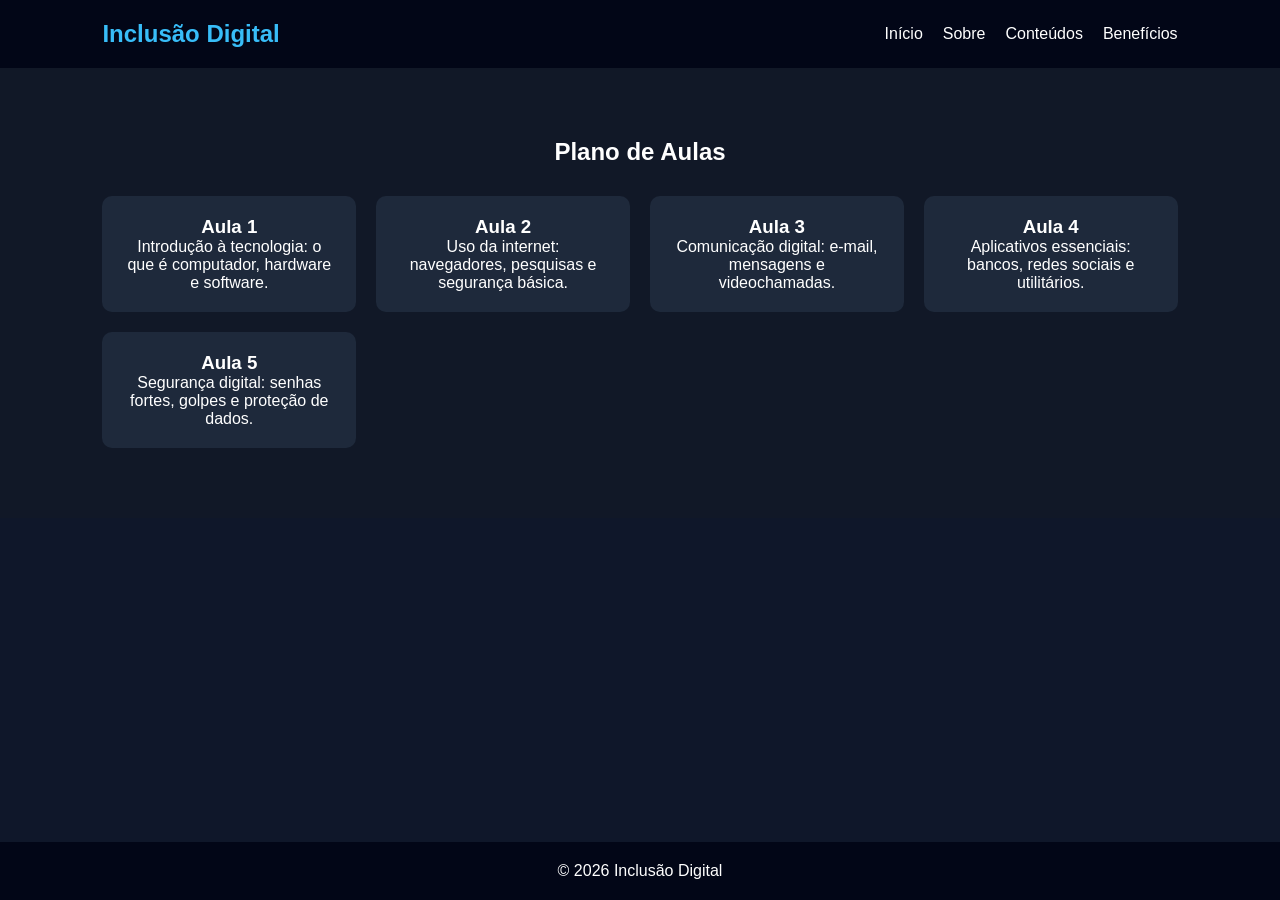
==== aulas.html @ a7309641 "esquleto do projeto" ====
<!DOCTYPE html>
<html lang="pt-BR">
<head>
<meta charset="UTF-8">
<title>Aulas</title>
<link rel="stylesheet" href="style.css">
</head>

<body>

<nav>
  <h2 class="logo">Inclusão Digital</h2>

  <ul>
    <li><a href="index.html">Início</a></li>
    <li><a href="sobre.html">Sobre</a></li>
    <li><a href="conteudos.html">Conteúdos</a></li>
    <li><a href="beneficios.html">Benefícios</a></li>
  </ul>
</nav>

<section class="secao escura">

<h2>Plano de Aulas</h2>

<div class="cards">

<div class="card">
<h3>Aula 1</h3>
<p>Introdução à tecnologia: o que é computador, hardware e software.</p>
</div>

<div class="card">
<h3>Aula 2</h3>
<p>Uso da internet: navegadores, pesquisas e segurança básica.</p>
</div>

<div class="card">
<h3>Aula 3</h3>
<p>Comunicação digital: e-mail, mensagens e videochamadas.</p>
</div>

<div class="card">
<h3>Aula 4</h3>
<p>Aplicativos essenciais: bancos, redes sociais e utilitários.</p>
</div>

<div class="card">
<h3>Aula 5</h3>
<p>Segurança digital: senhas fortes, golpes e proteção de dados.</p>
</div>

</div>

</section>

<footer>
  <p>© 2026 Inclusão Digital</p>
</footer>

</body>
</html>
---- style.css ----
*{
  margin:0;
  padding:0;
  box-sizing:border-box;
  font-family:Arial, sans-serif;
}

html, body{
  height:100%;
}

body{
  background:#0f172a;
  color:white;

  display:flex;
  flex-direction:column;
  min-height:100vh;
}

/* NAV */
nav{
  display:flex;
  justify-content:space-between;
  padding:20px 8%;
  background:#020617;
  align-items:center;
}

.logo{
  color:#38bdf8;
}

nav ul{
  display:flex;
  list-style:none;
}

nav ul li{
  margin-left:20px;
}

nav ul li a{
  color:white;
  text-decoration:none;
}

nav ul li a:hover{
  color:#38bdf8;
}

/* HERO CORRIGIDO COM IMAGEM */
.hero{
  flex:1;

  display:flex;
  align-items:center;
  justify-content:center;
  text-align:center;

  background:
  linear-gradient(rgba(0,0,0,0.6), rgba(0,0,0,0.7)),
  url('https://images.unsplash.com/photo-1522202176988-66273c2fd55f?q=80&w=1600&auto=format&fit=crop');

  background-size:cover;
  background-position:center;
}

/* TEXTO DO HERO */
.hero-content h1{
  font-size:55px;
  margin-bottom:15px;
}

.hero-content p{
  font-size:20px;
  max-width:600px;
  margin:auto;
}

/* SEÇÕES */
.secao{
  padding:70px 8%;
  text-align:center;
}

.escura{
  background:#111827;
}

/* CARDS */
.cards{
  display:grid;
  grid-template-columns:repeat(auto-fit,minmax(220px,1fr));
  gap:20px;
  margin-top:30px;
}

.card{
  background:#1e293b;
  padding:20px;
  border-radius:10px;
}

/* FOOTER FIXO NO FINAL */
footer{
  background:#020617;
  text-align:center;
  padding:20px;
  margin-top:auto;
}
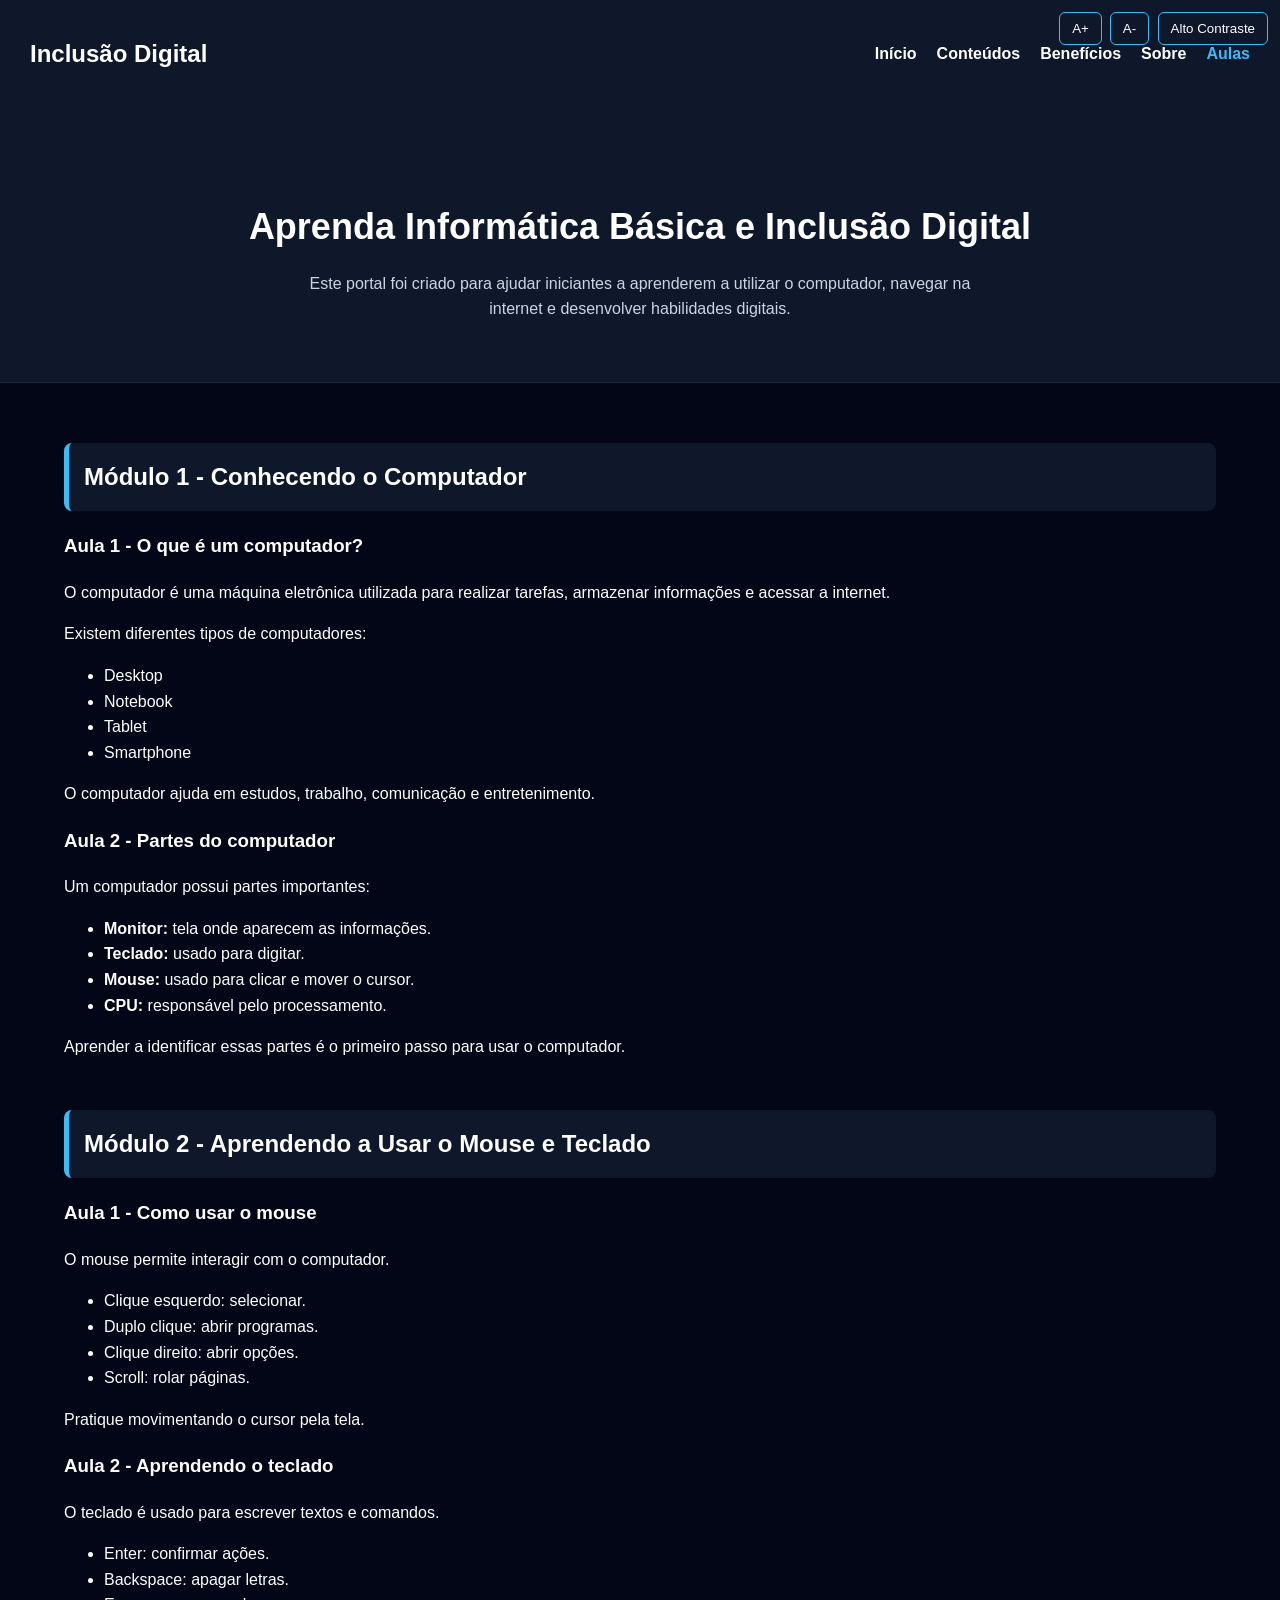
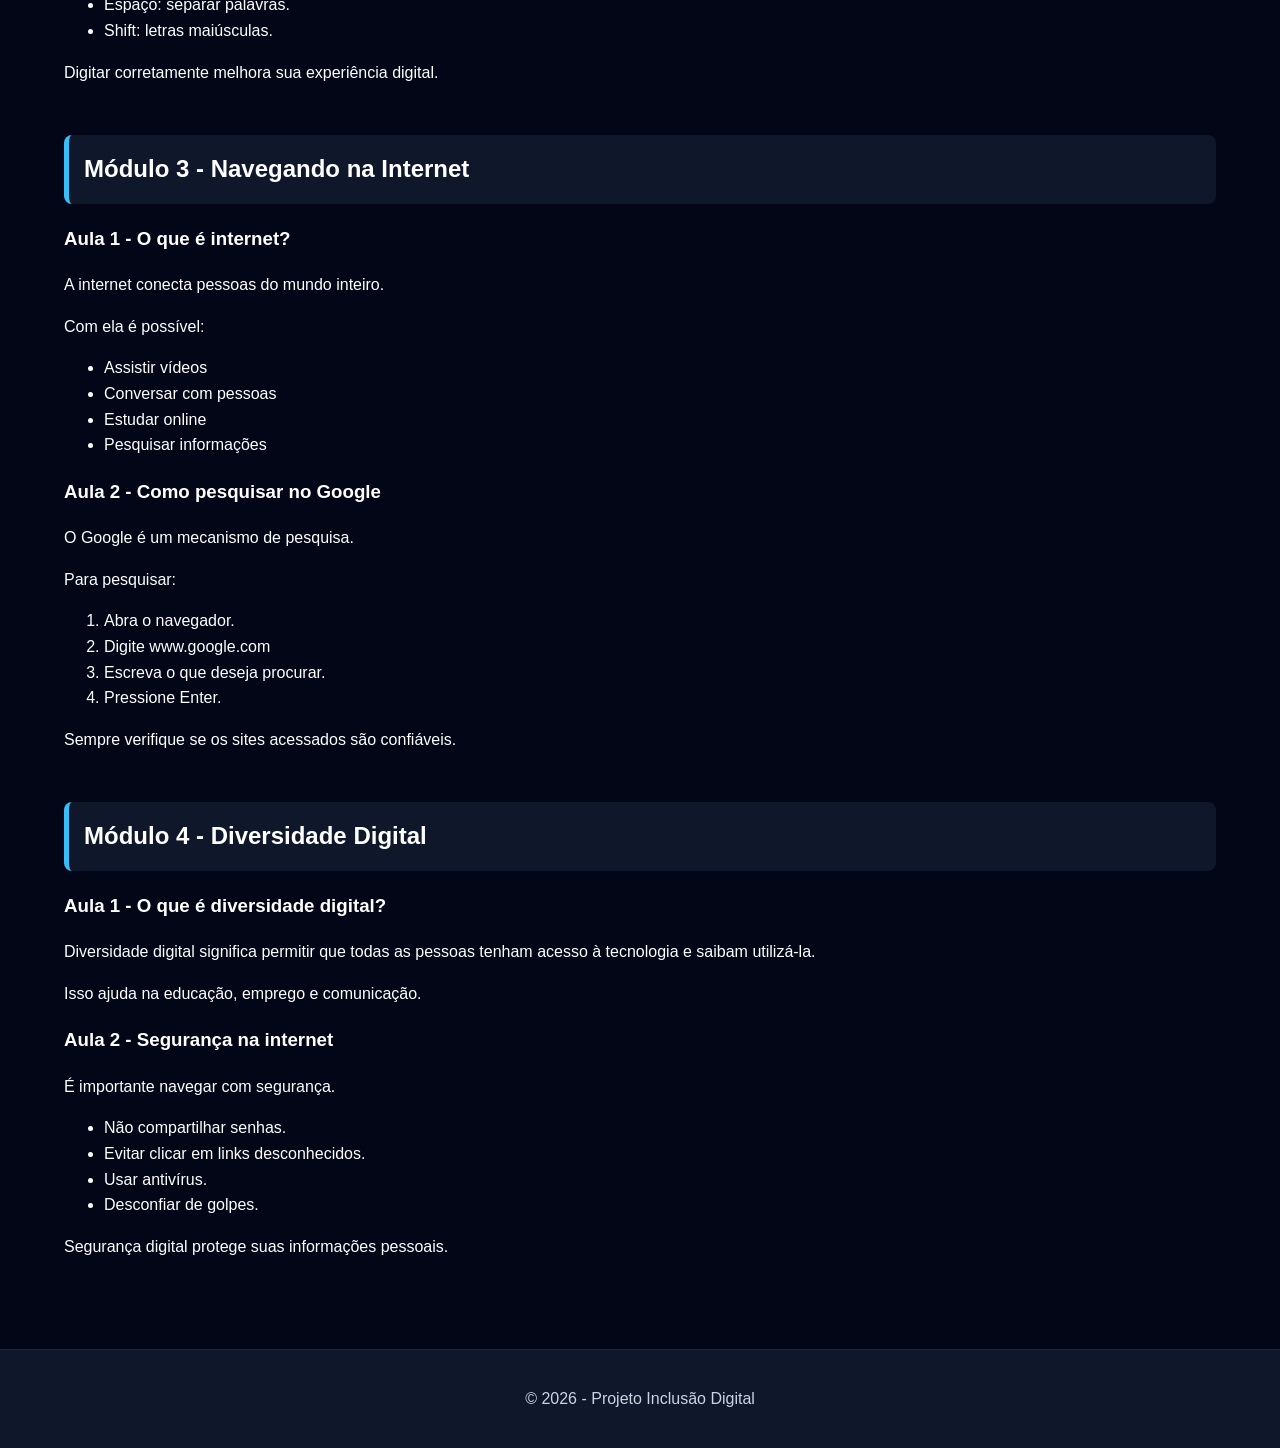
==== commit b504d8c3: "Murilo" ====
--- a/aulas.html
+++ b/aulas.html
@@ -1,62 +1,249 @@
+<!-- arquivo: aulas.php -->
 <!DOCTYPE html>
 <html lang="pt-BR">
 <head>
-<meta charset="UTF-8">
-<title>Aulas</title>
-<link rel="stylesheet" href="style.css">
+    <meta charset="UTF-8">
+    <meta name="viewport" content="width=device-width, initial-scale=1.0">
+    <title>Aulas - Inclusão Digital</title>
+
+    <!-- Ligação com CSS -->
+    <link rel="stylesheet" href="styles.css">
+
+    <!-- Acessibilidade -->
+    <link rel="preconnect" href="https://fonts.googleapis.com">
 </head>
-
 <body>
 
-<nav>
-  <h2 class="logo">Inclusão Digital</h2>
-
-  <ul>
-    <li><a href="index.html">Início</a></li>
-    <li><a href="sobre.html">Sobre</a></li>
-    <li><a href="conteudos.html">Conteúdos</a></li>
-    <li><a href="beneficios.html">Benefícios</a></li>
-  </ul>
-</nav>
-
-<section class="secao escura">
-
-<h2>Plano de Aulas</h2>
-
-<div class="cards">
-
-<div class="card">
-<h3>Aula 1</h3>
-<p>Introdução à tecnologia: o que é computador, hardware e software.</p>
-</div>
-
-<div class="card">
-<h3>Aula 2</h3>
-<p>Uso da internet: navegadores, pesquisas e segurança básica.</p>
-</div>
-
-<div class="card">
-<h3>Aula 3</h3>
-<p>Comunicação digital: e-mail, mensagens e videochamadas.</p>
-</div>
-
-<div class="card">
-<h3>Aula 4</h3>
-<p>Aplicativos essenciais: bancos, redes sociais e utilitários.</p>
-</div>
-
-<div class="card">
-<h3>Aula 5</h3>
-<p>Segurança digital: senhas fortes, golpes e proteção de dados.</p>
-</div>
-
-</div>
-
-</section>
-
-<footer>
-  <p>© 2026 Inclusão Digital</p>
-</footer>
+    <!-- BOTÃO DE ACESSIBILIDADE -->
+    <div class="acessibilidade">
+        <button onclick="aumentarFonte()">A+</button>
+        <button onclick="diminuirFonte()">A-</button>
+        <button onclick="modoContraste()">Alto Contraste</button>
+    </div>
+
+    <!-- MENU -->
+    <header>
+        <nav class="menu">
+            <h1>Inclusão Digital</h1>
+
+            <ul>
+                <li><a href="index.html">Início</a></li>
+                <li><a href="conteudos.html">Conteúdos</a></li>
+                <li><a href="beneficios.html">Benefícios</a></li>
+                <li><a href="sobre.html">Sobre</a></li>
+                <li><a href="aulas.php" class="ativo">Aulas</a></li>
+            </ul>
+        </nav>
+    </header>
+
+    <!-- BANNER -->
+    <section class="banner">
+        <h2>Aprenda Informática Básica e Inclusão Digital</h2>
+        <p>
+            Este portal foi criado para ajudar iniciantes a aprenderem a utilizar o computador,
+            navegar na internet e desenvolver habilidades digitais.
+        </p>
+    </section>
+
+    <!-- CONTEÚDO -->
+    <main class="container">
+
+        <!-- MÓDULO 1 -->
+        <section class="modulo">
+            <h2>Módulo 1 - Conhecendo o Computador</h2>
+
+            <div class="bloco-aula">
+                <h3>Aula 1 - O que é um computador?</h3>
+
+                <p>
+                    O computador é uma máquina eletrônica utilizada para realizar tarefas,
+                    armazenar informações e acessar a internet.
+                </p>
+
+                <p>
+                    Existem diferentes tipos de computadores:
+                </p>
+
+                <ul>
+                    <li>Desktop</li>
+                    <li>Notebook</li>
+                    <li>Tablet</li>
+                    <li>Smartphone</li>
+                </ul>
+
+                <p>
+                    O computador ajuda em estudos, trabalho, comunicação e entretenimento.
+                </p>
+            </div>
+
+            <div class="bloco-aula">
+                <h3>Aula 2 - Partes do computador</h3>
+
+                <p>
+                    Um computador possui partes importantes:
+                </p>
+
+                <ul>
+                    <li><strong>Monitor:</strong> tela onde aparecem as informações.</li>
+                    <li><strong>Teclado:</strong> usado para digitar.</li>
+                    <li><strong>Mouse:</strong> usado para clicar e mover o cursor.</li>
+                    <li><strong>CPU:</strong> responsável pelo processamento.</li>
+                </ul>
+
+                <p>
+                    Aprender a identificar essas partes é o primeiro passo para usar o computador.
+                </p>
+            </div>
+        </section>
+
+        <!-- MÓDULO 2 -->
+        <section class="modulo">
+            <h2>Módulo 2 - Aprendendo a Usar o Mouse e Teclado</h2>
+
+            <div class="bloco-aula">
+                <h3>Aula 1 - Como usar o mouse</h3>
+
+                <p>
+                    O mouse permite interagir com o computador.
+                </p>
+
+                <ul>
+                    <li>Clique esquerdo: selecionar.</li>
+                    <li>Duplo clique: abrir programas.</li>
+                    <li>Clique direito: abrir opções.</li>
+                    <li>Scroll: rolar páginas.</li>
+                </ul>
+
+                <p>
+                    Pratique movimentando o cursor pela tela.
+                </p>
+            </div>
+
+            <div class="bloco-aula">
+                <h3>Aula 2 - Aprendendo o teclado</h3>
+
+                <p>
+                    O teclado é usado para escrever textos e comandos.
+                </p>
+
+                <ul>
+                    <li>Enter: confirmar ações.</li>
+                    <li>Backspace: apagar letras.</li>
+                    <li>Espaço: separar palavras.</li>
+                    <li>Shift: letras maiúsculas.</li>
+                </ul>
+
+                <p>
+                    Digitar corretamente melhora sua experiência digital.
+                </p>
+            </div>
+        </section>
+
+        <!-- MÓDULO 3 -->
+        <section class="modulo">
+            <h2>Módulo 3 - Navegando na Internet</h2>
+
+            <div class="bloco-aula">
+                <h3>Aula 1 - O que é internet?</h3>
+
+                <p>
+                    A internet conecta pessoas do mundo inteiro.
+                </p>
+
+                <p>
+                    Com ela é possível:
+                </p>
+
+                <ul>
+                    <li>Assistir vídeos</li>
+                    <li>Conversar com pessoas</li>
+                    <li>Estudar online</li>
+                    <li>Pesquisar informações</li>
+                </ul>
+            </div>
+
+            <div class="bloco-aula">
+                <h3>Aula 2 - Como pesquisar no Google</h3>
+
+                <p>
+                    O Google é um mecanismo de pesquisa.
+                </p>
+
+                <p>
+                    Para pesquisar:
+                </p>
+
+                <ol>
+                    <li>Abra o navegador.</li>
+                    <li>Digite www.google.com</li>
+                    <li>Escreva o que deseja procurar.</li>
+                    <li>Pressione Enter.</li>
+                </ol>
+
+                <p>
+                    Sempre verifique se os sites acessados são confiáveis.
+                </p>
+            </div>
+        </section>
+
+        <!-- MÓDULO 4 -->
+        <section class="modulo">
+            <h2>Módulo 4 - Diversidade Digital</h2>
+
+            <div class="bloco-aula">
+                <h3>Aula 1 - O que é diversidade digital?</h3>
+
+                <p>
+                    Diversidade digital significa permitir que todas as pessoas tenham acesso
+                    à tecnologia e saibam utilizá-la.
+                </p>
+
+                <p>
+                    Isso ajuda na educação, emprego e comunicação.
+                </p>
+            </div>
+
+            <div class="bloco-aula">
+                <h3>Aula 2 - Segurança na internet</h3>
+
+                <p>
+                    É importante navegar com segurança.
+                </p>
+
+                <ul>
+                    <li>Não compartilhar senhas.</li>
+                    <li>Evitar clicar em links desconhecidos.</li>
+                    <li>Usar antivírus.</li>
+                    <li>Desconfiar de golpes.</li>
+                </ul>
+
+                <p>
+                    Segurança digital protege suas informações pessoais.
+                </p>
+            </div>
+        </section>
+
+    </main>
+
+    <!-- RODAPÉ -->
+    <footer>
+        <p>© 2026 - Projeto Inclusão Digital</p>
+    </footer>
+
+    <!-- JAVASCRIPT -->
+    <script>
+        function aumentarFonte() {
+            document.body.style.fontSize = "18px";
+        }
+
+        function diminuirFonte() {
+            document.body.style.fontSize = "14px";
+        }
+
+        function modoContraste() {
+            document.body.classList.toggle("contraste");
+        }
+    </script>
 
 </body>
 </html>
--- a/styles.css
+++ b/styles.css
@@ -0,0 +1,224 @@
+/* =========================
+   CORES PRINCIPAIS
+   #0f172a
+   #020617
+========================= */
+
+body {
+    margin: 0;
+    font-family: Arial, sans-serif;
+    background: #020617;
+    color: #ffffff;
+    line-height: 1.6;
+}
+
+/* MENU */
+
+header {
+    background: #0f172a;
+    padding: 15px 30px;
+    box-shadow: 0 2px 10px rgba(0,0,0,0.4);
+}
+
+.menu {
+    display: flex;
+    justify-content: space-between;
+    align-items: center;
+}
+
+.menu h1 {
+    color: white;
+}
+
+.menu ul {
+    list-style: none;
+    display: flex;
+    gap: 20px;
+}
+
+.menu a {
+    color: #ffffff;
+    text-decoration: none;
+    font-weight: bold;
+    transition: 0.3s;
+}
+
+.menu a:hover,
+.menu .ativo {
+    color: #38bdf8;
+}
+
+/* BANNER */
+
+.banner {
+    background: #0f172a;
+    padding: 60px 20px;
+    text-align: center;
+    border-bottom: 1px solid #1e293b;
+}
+
+.banner h2 {
+    font-size: 36px;
+    margin-bottom: 15px;
+}
+
+.banner p {
+    color: #cbd5e1;
+    max-width: 700px;
+    margin: auto;
+}
+
+/* CONTAINER */
+
+.container {
+    width: 90%;
+    max-width: 1200px;
+    margin: auto;
+    padding: 40px 0;
+}
+
+/* MÓDULOS */
+
+.modulo {
+    margin-bottom: 50px;
+}
+
+.modulo h2 {
+    background: #0f172a;
+    color: white;
+    padding: 15px;
+    border-left: 5px solid #38bdf8;
+    border-radius: 8px;
+}
+
+/* CARDS */
+
+.cards {
+    display: flex;
+    flex-wrap: wrap;
+    gap: 20px;
+    margin-top: 25px;
+}
+
+.card {
+    background: #0f172a;
+    width: 320px;
+    padding: 25px;
+    border-radius: 15px;
+    border: 1px solid #1e293b;
+    box-shadow: 0 4px 15px rgba(0,0,0,0.4);
+    transition: 0.3s;
+}
+
+.card:hover {
+    transform: translateY(-6px);
+    border-color: #38bdf8;
+}
+
+.card h3 {
+    color: #38bdf8;
+    margin-bottom: 15px;
+}
+
+.card p {
+    color: #cbd5e1;
+}
+
+.card ul,
+.card ol {
+    padding-left: 20px;
+    color: #e2e8f0;
+}
+
+.card button {
+    margin-top: 15px;
+    background: #38bdf8;
+    color: #020617;
+    border: none;
+    padding: 12px 18px;
+    border-radius: 8px;
+    cursor: pointer;
+    font-weight: bold;
+    transition: 0.3s;
+}
+
+.card button:hover {
+    background: #0ea5e9;
+}
+
+/* ACESSIBILIDADE */
+
+.acessibilidade {
+    position: fixed;
+    top: 10px;
+    right: 10px;
+    z-index: 999;
+}
+
+.acessibilidade button {
+    background: #0f172a;
+    color: white;
+    border: 1px solid #38bdf8;
+    margin: 2px;
+    padding: 8px 12px;
+    border-radius: 6px;
+    cursor: pointer;
+}
+
+.acessibilidade button:hover {
+    background: #38bdf8;
+    color: #020617;
+}
+
+/* RODAPÉ */
+
+footer {
+    background: #0f172a;
+    color: #cbd5e1;
+    text-align: center;
+    padding: 20px;
+    border-top: 1px solid #1e293b;
+}
+
+/* MODO CONTRASTE */
+
+.contraste {
+    background: black;
+    color: yellow;
+}
+
+.contraste .card {
+    background: #111;
+    color: yellow;
+    border-color: yellow;
+}
+
+/* RESPONSIVIDADE */
+
+@media(max-width: 768px){
+
+    .menu {
+        flex-direction: column;
+        gap: 15px;
+    }
+
+    .menu ul {
+        flex-wrap: wrap;
+        justify-content: center;
+        padding: 0;
+    }
+
+    .cards {
+        flex-direction: column;
+        align-items: center;
+    }
+
+    .card {
+        width: 90%;
+    }
+
+    .banner h2 {
+        font-size: 28px;
+    }
+
+}
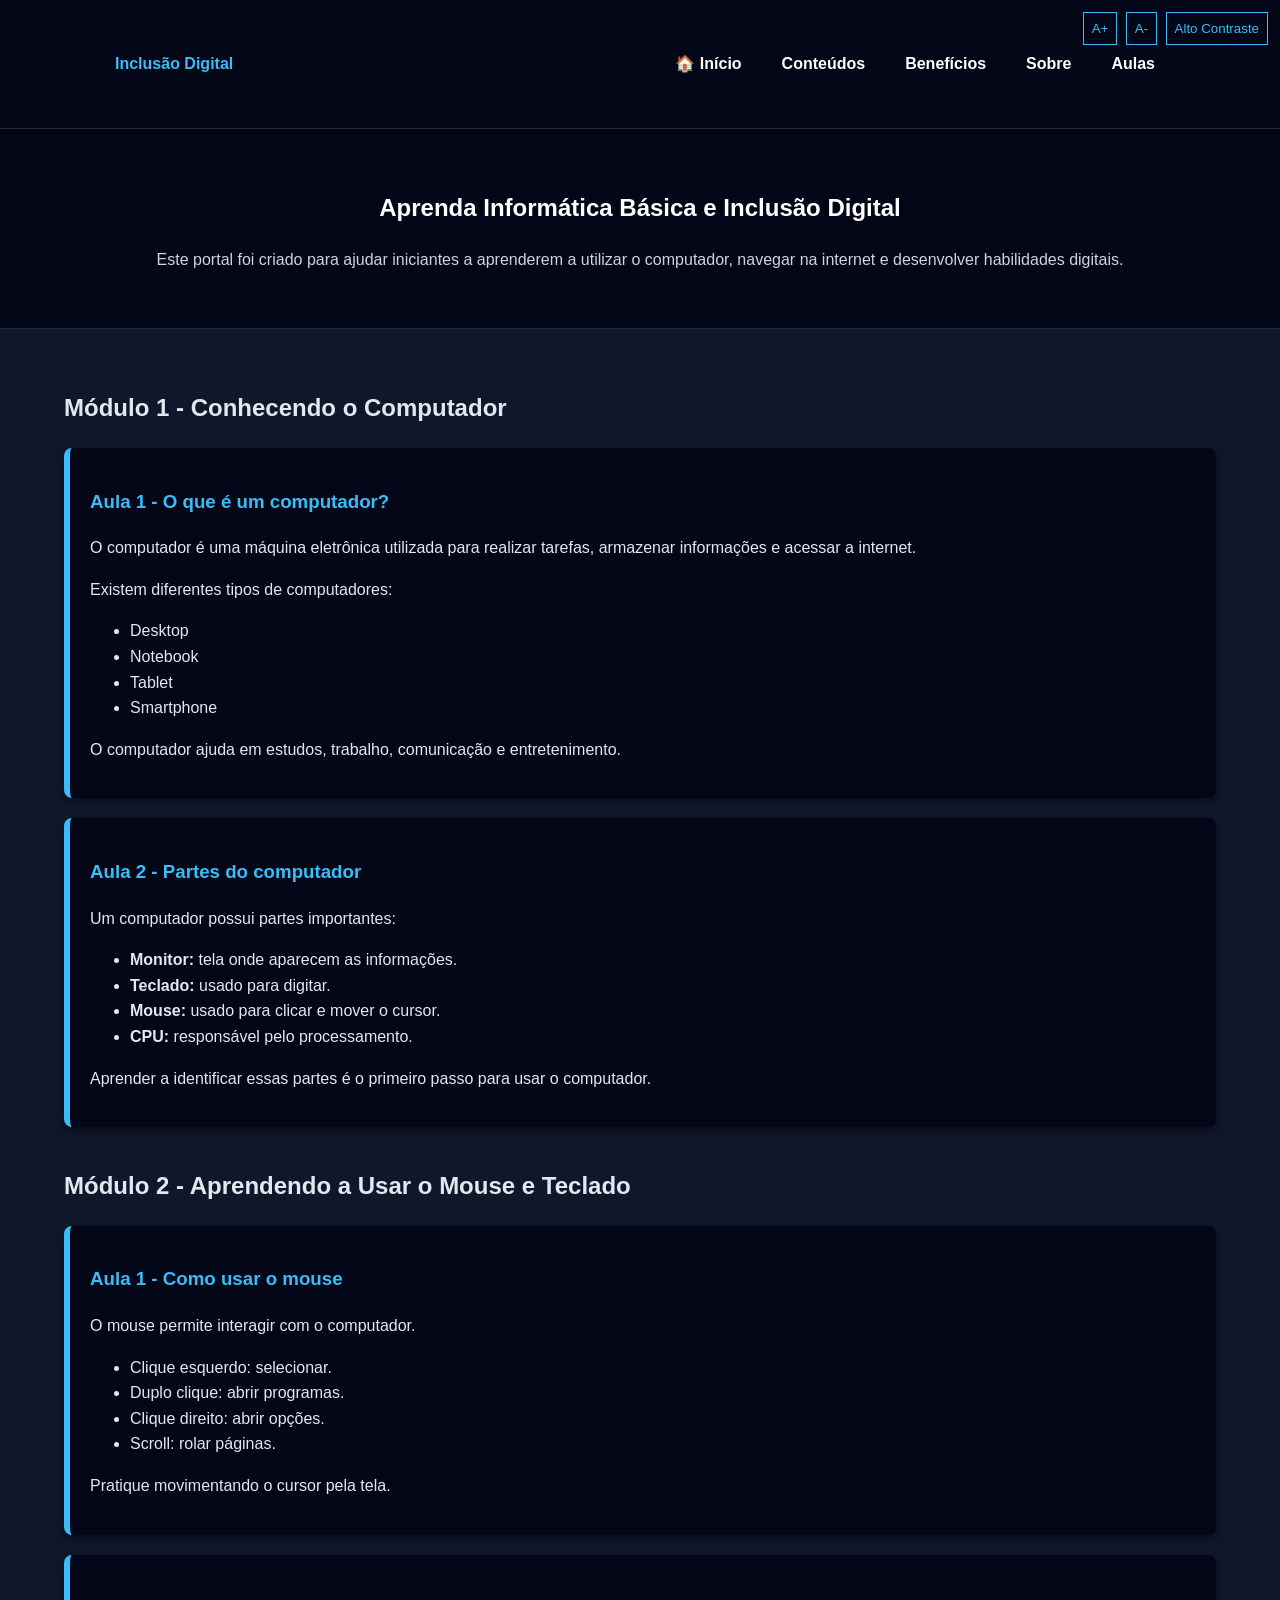
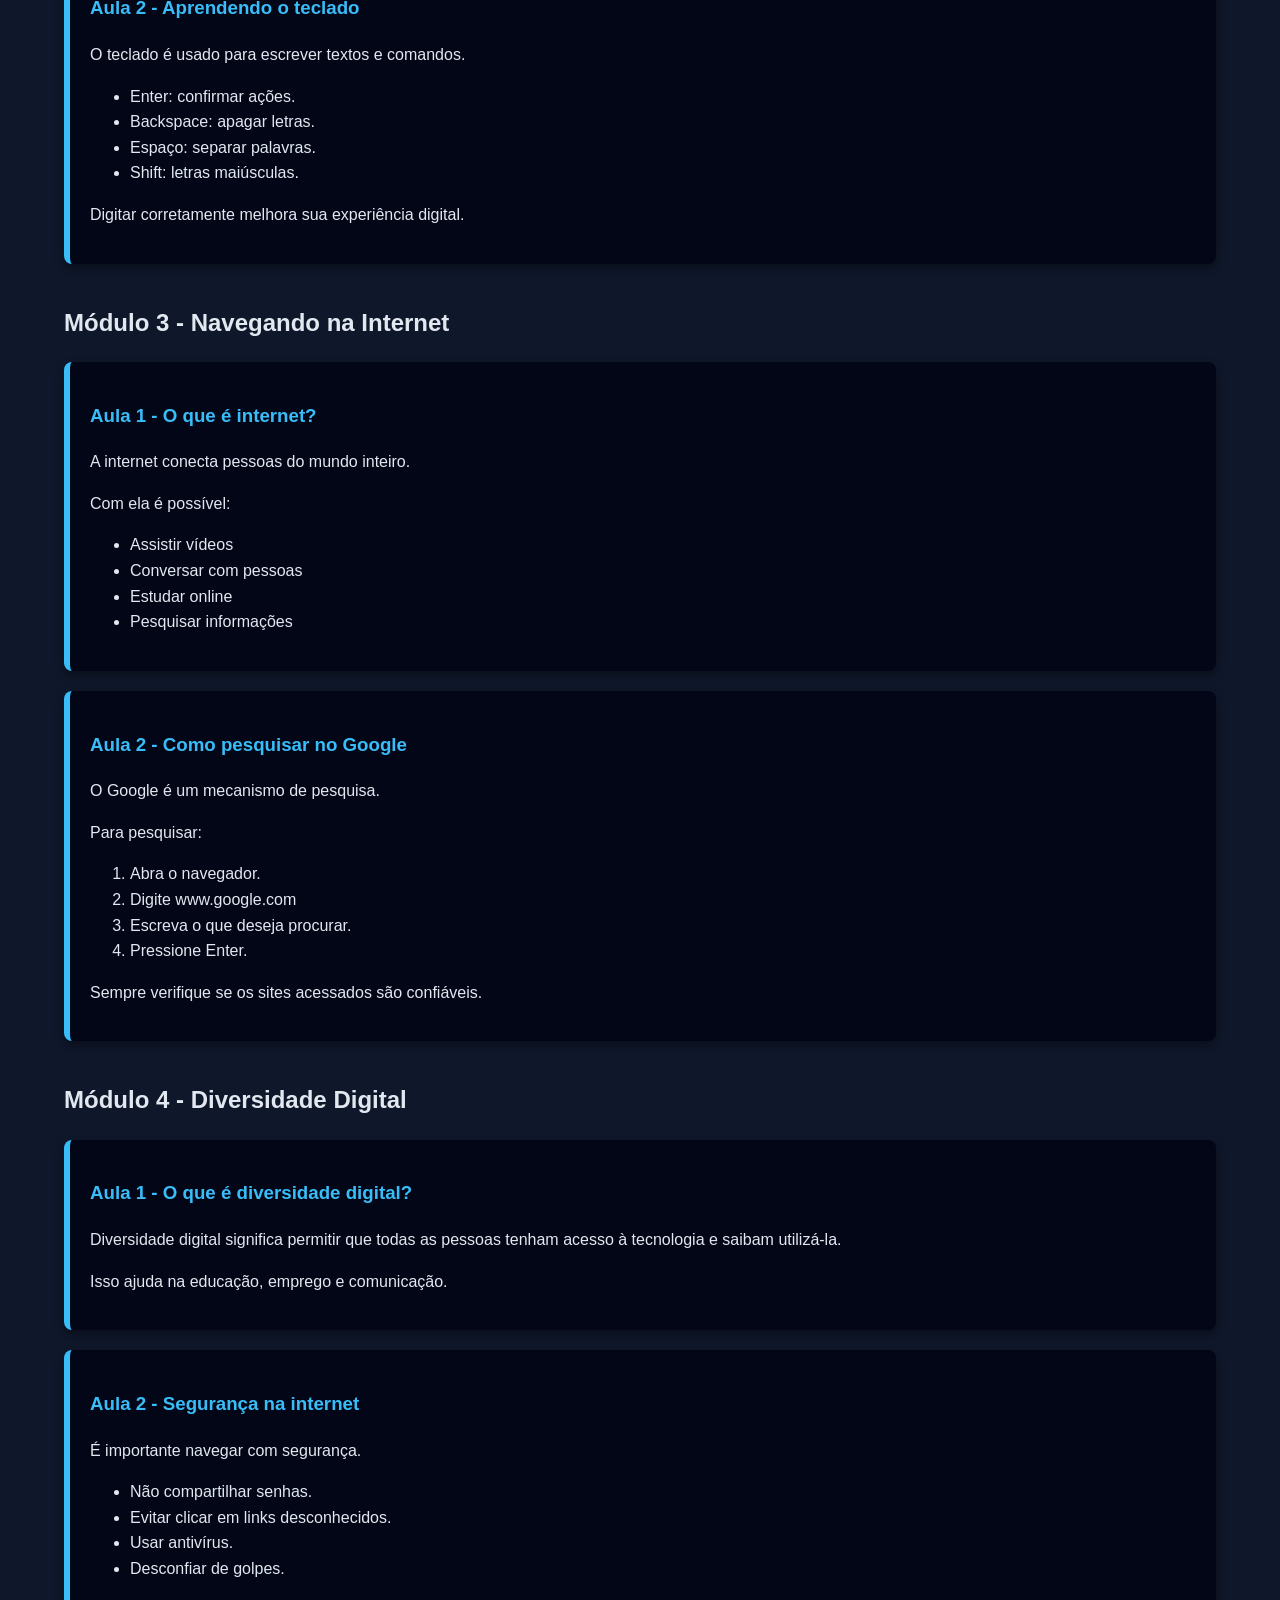
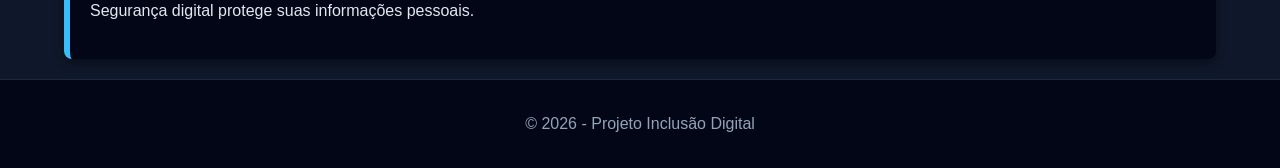
==== commit 1049a960: "Minha parte" ====
--- a/aulas.html
+++ b/aulas.html
@@ -1,249 +1,265 @@
 <!-- arquivo: aulas.php -->
 <!DOCTYPE html>
 <html lang="pt-BR">
+
 <head>
-    <meta charset="UTF-8">
-    <meta name="viewport" content="width=device-width, initial-scale=1.0">
-    <title>Aulas - Inclusão Digital</title>
-
-    <!-- Ligação com CSS -->
-    <link rel="stylesheet" href="styles.css">
-
-    <!-- Acessibilidade -->
-    <link rel="preconnect" href="https://fonts.googleapis.com">
+  <meta charset="UTF-8">
+  <meta name="viewport" content="width=device-width, initial-scale=1.0">
+  <title>Aulas - Inclusão Digital</title>
+
+
+  <!-- Ligação com CSS -->
+  <link rel="stylesheet" href="stylee.css">
+
+  <!-- Acessibilidade -->
+  <link rel="preconnect" href="https://fonts.googleapis.com">
 </head>
+
 <body>
 
-    <!-- BOTÃO DE ACESSIBILIDADE -->
-    <div class="acessibilidade">
-        <button onclick="aumentarFonte()">A+</button>
-        <button onclick="diminuirFonte()">A-</button>
-        <button onclick="modoContraste()">Alto Contraste</button>
-    </div>
-
-    <!-- MENU -->
-    <header>
-        <nav class="menu">
-            <h1>Inclusão Digital</h1>
-
-            <ul>
-                <li><a href="index.html">Início</a></li>
-                <li><a href="conteudos.html">Conteúdos</a></li>
-                <li><a href="beneficios.html">Benefícios</a></li>
-                <li><a href="sobre.html">Sobre</a></li>
-                <li><a href="aulas.php" class="ativo">Aulas</a></li>
-            </ul>
-        </nav>
-    </header>
-
-    <!-- BANNER -->
-    <section class="banner">
-        <h2>Aprenda Informática Básica e Inclusão Digital</h2>
-        <p>
-            Este portal foi criado para ajudar iniciantes a aprenderem a utilizar o computador,
-            navegar na internet e desenvolver habilidades digitais.
-        </p>
-    </section>
-
-    <!-- CONTEÚDO -->
-    <main class="container">
-
-        <!-- MÓDULO 1 -->
-        <section class="modulo">
-            <h2>Módulo 1 - Conhecendo o Computador</h2>
-
-            <div class="bloco-aula">
-                <h3>Aula 1 - O que é um computador?</h3>
-
-                <p>
-                    O computador é uma máquina eletrônica utilizada para realizar tarefas,
-                    armazenar informações e acessar a internet.
-                </p>
-
-                <p>
-                    Existem diferentes tipos de computadores:
-                </p>
-
-                <ul>
-                    <li>Desktop</li>
-                    <li>Notebook</li>
-                    <li>Tablet</li>
-                    <li>Smartphone</li>
-                </ul>
-
-                <p>
-                    O computador ajuda em estudos, trabalho, comunicação e entretenimento.
-                </p>
-            </div>
-
-            <div class="bloco-aula">
-                <h3>Aula 2 - Partes do computador</h3>
-
-                <p>
-                    Um computador possui partes importantes:
-                </p>
-
-                <ul>
-                    <li><strong>Monitor:</strong> tela onde aparecem as informações.</li>
-                    <li><strong>Teclado:</strong> usado para digitar.</li>
-                    <li><strong>Mouse:</strong> usado para clicar e mover o cursor.</li>
-                    <li><strong>CPU:</strong> responsável pelo processamento.</li>
-                </ul>
-
-                <p>
-                    Aprender a identificar essas partes é o primeiro passo para usar o computador.
-                </p>
-            </div>
-        </section>
-
-        <!-- MÓDULO 2 -->
-        <section class="modulo">
-            <h2>Módulo 2 - Aprendendo a Usar o Mouse e Teclado</h2>
-
-            <div class="bloco-aula">
-                <h3>Aula 1 - Como usar o mouse</h3>
-
-                <p>
-                    O mouse permite interagir com o computador.
-                </p>
-
-                <ul>
-                    <li>Clique esquerdo: selecionar.</li>
-                    <li>Duplo clique: abrir programas.</li>
-                    <li>Clique direito: abrir opções.</li>
-                    <li>Scroll: rolar páginas.</li>
-                </ul>
-
-                <p>
-                    Pratique movimentando o cursor pela tela.
-                </p>
-            </div>
-
-            <div class="bloco-aula">
-                <h3>Aula 2 - Aprendendo o teclado</h3>
-
-                <p>
-                    O teclado é usado para escrever textos e comandos.
-                </p>
-
-                <ul>
-                    <li>Enter: confirmar ações.</li>
-                    <li>Backspace: apagar letras.</li>
-                    <li>Espaço: separar palavras.</li>
-                    <li>Shift: letras maiúsculas.</li>
-                </ul>
-
-                <p>
-                    Digitar corretamente melhora sua experiência digital.
-                </p>
-            </div>
-        </section>
-
-        <!-- MÓDULO 3 -->
-        <section class="modulo">
-            <h2>Módulo 3 - Navegando na Internet</h2>
-
-            <div class="bloco-aula">
-                <h3>Aula 1 - O que é internet?</h3>
-
-                <p>
-                    A internet conecta pessoas do mundo inteiro.
-                </p>
-
-                <p>
-                    Com ela é possível:
-                </p>
-
-                <ul>
-                    <li>Assistir vídeos</li>
-                    <li>Conversar com pessoas</li>
-                    <li>Estudar online</li>
-                    <li>Pesquisar informações</li>
-                </ul>
-            </div>
-
-            <div class="bloco-aula">
-                <h3>Aula 2 - Como pesquisar no Google</h3>
-
-                <p>
-                    O Google é um mecanismo de pesquisa.
-                </p>
-
-                <p>
-                    Para pesquisar:
-                </p>
-
-                <ol>
-                    <li>Abra o navegador.</li>
-                    <li>Digite www.google.com</li>
-                    <li>Escreva o que deseja procurar.</li>
-                    <li>Pressione Enter.</li>
-                </ol>
-
-                <p>
-                    Sempre verifique se os sites acessados são confiáveis.
-                </p>
-            </div>
-        </section>
-
-        <!-- MÓDULO 4 -->
-        <section class="modulo">
-            <h2>Módulo 4 - Diversidade Digital</h2>
-
-            <div class="bloco-aula">
-                <h3>Aula 1 - O que é diversidade digital?</h3>
-
-                <p>
-                    Diversidade digital significa permitir que todas as pessoas tenham acesso
-                    à tecnologia e saibam utilizá-la.
-                </p>
-
-                <p>
-                    Isso ajuda na educação, emprego e comunicação.
-                </p>
-            </div>
-
-            <div class="bloco-aula">
-                <h3>Aula 2 - Segurança na internet</h3>
-
-                <p>
-                    É importante navegar com segurança.
-                </p>
-
-                <ul>
-                    <li>Não compartilhar senhas.</li>
-                    <li>Evitar clicar em links desconhecidos.</li>
-                    <li>Usar antivírus.</li>
-                    <li>Desconfiar de golpes.</li>
-                </ul>
-
-                <p>
-                    Segurança digital protege suas informações pessoais.
-                </p>
-            </div>
-        </section>
-
-    </main>
-
-    <!-- RODAPÉ -->
-    <footer>
-        <p>© 2026 - Projeto Inclusão Digital</p>
-    </footer>
-
-    <!-- JAVASCRIPT -->
-    <script>
-        function aumentarFonte() {
-            document.body.style.fontSize = "18px";
-        }
-
-        function diminuirFonte() {
-            document.body.style.fontSize = "14px";
-        }
-
-        function modoContraste() {
-            document.body.classList.toggle("contraste");
-        }
-    </script>
+  <!-- BOTÃO DE ACESSIBILIDADE -->
+  <div class="acessibilidade">
+    <button onclick="aumentarFonte()">A+</button>
+    <button onclick="diminuirFonte()">A-</button>
+    <button onclick="modoContraste()">Alto Contraste</button>
+  </div>
+
+  <!-- MENU -->
+  <header>
+    <nav>
+    <div class="logo">Inclusão Digital</div>
+
+    <ul>
+        <li><a href="index.html">🏠 Início</a></li>
+        <li><a href="conteudos.html">Conteúdos</a></li>
+        <li><a href="beneficios.html">Benefícios</a></li>
+        <li><a href="sobre.html">Sobre</a></li>
+        <li><a href="aulas.html">Aulas</a></li>
+    </ul>
+</nav>
+  </header>
+
+  <!-- BANNER -->
+  <section class="banner">
+    <h2>Aprenda Informática Básica e Inclusão Digital</h2>
+    <p>
+      Este portal foi criado para ajudar iniciantes a aprenderem a utilizar o computador,
+      navegar na internet e desenvolver habilidades digitais.
+    </p>
+  </section>
+
+  <!-- CONTEÚDO -->
+  <main class="container">
+
+    <!-- MÓDULO 1 -->
+    <section class="modulo" id="modulo1"></section>
+
+    <h2>Módulo 1 - Conhecendo o Computador</h2>
+
+    </section>
+
+    <div class="bloco-aula">
+      <h3>Aula 1 - O que é um computador?</h3>
+
+      <p>
+        O computador é uma máquina eletrônica utilizada para realizar tarefas,
+        armazenar informações e acessar a internet.
+      </p>
+
+      <p>
+        Existem diferentes tipos de computadores:
+      </p>
+
+      <ul>
+        <li>Desktop</li>
+        <li>Notebook</li>
+        <li>Tablet</li>
+        <li>Smartphone</li>
+      </ul>
+
+      <p>
+        O computador ajuda em estudos, trabalho, comunicação e entretenimento.
+      </p>
+    </div>
+
+    <div class="bloco-aula">
+      <h3>Aula 2 - Partes do computador</h3>
+
+      <p>
+        Um computador possui partes importantes:
+      </p>
+
+      <ul>
+        <li><strong>Monitor:</strong> tela onde aparecem as informações.</li>
+        <li><strong>Teclado:</strong> usado para digitar.</li>
+        <li><strong>Mouse:</strong> usado para clicar e mover o cursor.</li>
+        <li><strong>CPU:</strong> responsável pelo processamento.</li>
+      </ul>
+
+      <p>
+        Aprender a identificar essas partes é o primeiro passo para usar o computador.
+      </p>
+    </div>
+    </section>
+
+    <!-- MÓDULO 2 -->
+    <section class="modulo" id="modulo2"></section>
+
+    <h2>Módulo 2 - Aprendendo a Usar o Mouse e Teclado</h2>
+
+    </section>
+
+    <div class="bloco-aula">
+      <h3>Aula 1 - Como usar o mouse</h3>
+
+      <p>
+        O mouse permite interagir com o computador.
+      </p>
+
+      <ul>
+        <li>Clique esquerdo: selecionar.</li>
+        <li>Duplo clique: abrir programas.</li>
+        <li>Clique direito: abrir opções.</li>
+        <li>Scroll: rolar páginas.</li>
+      </ul>
+
+      <p>
+        Pratique movimentando o cursor pela tela.
+      </p>
+    </div>
+
+    <div class="bloco-aula">
+      <h3>Aula 2 - Aprendendo o teclado</h3>
+
+      <p>
+        O teclado é usado para escrever textos e comandos.
+      </p>
+
+      <ul>
+        <li>Enter: confirmar ações.</li>
+        <li>Backspace: apagar letras.</li>
+        <li>Espaço: separar palavras.</li>
+        <li>Shift: letras maiúsculas.</li>
+      </ul>
+
+      <p>
+        Digitar corretamente melhora sua experiência digital.
+      </p>
+    </div>
+    </section>
+
+    <!-- MÓDULO 3 -->
+    <section class="modulo" id="modulo3"></section>
+
+    <h2>Módulo 3 - Navegando na Internet</h2>
+
+    </section>
+
+    <div class="bloco-aula">
+      <h3>Aula 1 - O que é internet?</h3>
+
+      <p>
+        A internet conecta pessoas do mundo inteiro.
+      </p>
+
+      <p>
+        Com ela é possível:
+      </p>
+
+      <ul>
+        <li>Assistir vídeos</li>
+        <li>Conversar com pessoas</li>
+        <li>Estudar online</li>
+        <li>Pesquisar informações</li>
+      </ul>
+    </div>
+
+    <div class="bloco-aula">
+      <h3>Aula 2 - Como pesquisar no Google</h3>
+
+      <p>
+        O Google é um mecanismo de pesquisa.
+      </p>
+
+      <p>
+        Para pesquisar:
+      </p>
+
+      <ol>
+        <li>Abra o navegador.</li>
+        <li>Digite www.google.com</li>
+        <li>Escreva o que deseja procurar.</li>
+        <li>Pressione Enter.</li>
+      </ol>
+
+      <p>
+        Sempre verifique se os sites acessados são confiáveis.
+      </p>
+    </div>
+    </section>
+
+    <!-- MÓDULO 4 -->
+    <section class="modulo" id="modulo4"></section>
+
+    <h2>Módulo 4 - Diversidade Digital</h2>
+
+    </section>
+
+    <div class="bloco-aula">
+      <h3>Aula 1 - O que é diversidade digital?</h3>
+
+      <p>
+        Diversidade digital significa permitir que todas as pessoas tenham acesso
+        à tecnologia e saibam utilizá-la.
+      </p>
+
+      <p>
+        Isso ajuda na educação, emprego e comunicação.
+      </p>
+    </div>
+
+    <div class="bloco-aula">
+      <h3>Aula 2 - Segurança na internet</h3>
+
+      <p>
+        É importante navegar com segurança.
+      </p>
+
+      <ul>
+        <li>Não compartilhar senhas.</li>
+        <li>Evitar clicar em links desconhecidos.</li>
+        <li>Usar antivírus.</li>
+        <li>Desconfiar de golpes.</li>
+      </ul>
+
+      <p>
+        Segurança digital protege suas informações pessoais.
+      </p>
+    </div>
+    </section>
+
+  </main>
+
+  <!-- RODAPÉ -->
+  <footer>
+    <p>© 2026 - Projeto Inclusão Digital</p>
+  </footer>
+
+  <!-- JAVASCRIPT -->
+  <script>
+    function aumentarFonte() {
+      document.body.style.fontSize = "18px";
+    }
+
+    function diminuirFonte() {
+      document.body.style.fontSize = "14px";
+    }
+
+    function modoContraste() {
+      document.body.classList.toggle("contraste");
+    }
+  </script>
 
 </body>
+
 </html>
--- a/stylee.css
+++ b/stylee.css
@@ -0,0 +1,182 @@
+body {
+    margin: 0;
+    font-family: Arial, sans-serif;
+    background: #0f172a;
+    color: #e2e8f0;
+    line-height: 1.6;
+}
+
+/* HEADER */
+header {
+    background: #020617;
+    color: white;
+    padding: 15px;
+    border-bottom: 1px solid #1e293b;
+}
+
+/* MENU */
+.menu {
+    display: flex;
+    justify-content: space-between;
+    align-items: center;
+}
+
+.menu ul {
+    list-style: none;
+    display: flex;
+    gap: 15px;
+}
+
+.menu a {
+    color: #cbd5e1;
+    text-decoration: none;
+    font-weight: bold;
+    transition: 0.3s;
+}
+
+.menu a:hover,
+.menu .ativo {
+    color: #38bdf8;
+}
+
+/* BANNER */
+.banner {
+    background: #020617;
+    color: #ffffff;
+    padding: 40px;
+    text-align: center;
+    border-bottom: 1px solid #1e293b;
+}
+
+.banner p {
+    color: #cbd5e1;
+}
+
+/* CONTAINER */
+.container {
+    width: 90%;
+    max-width: 1200px;
+    margin: auto;
+    padding: 20px;
+}
+
+/* MÓDULOS */
+.modulo {
+    margin-bottom: 40px;
+}
+
+/* TÍTULO MÓDULO */
+.modulo h2 {
+    background: #020617;
+    color: #38bdf8;
+    padding: 15px;
+    border-radius: 8px;
+    border-left: 5px solid #38bdf8;
+}
+
+/* AULAS (CARDS) */
+.bloco-aula {
+    background: #020617;
+    padding: 20px;
+    margin-top: 20px;
+    border-left: 6px solid #38bdf8;
+    border-radius: 8px;
+    box-shadow: 0 4px 10px rgba(0,0,0,0.4);
+    color: #e2e8f0;
+    transition: 0.3s;
+}
+
+.bloco-aula:hover {
+    transform: translateY(-4px);
+    border-left-color: #0ea5e9;
+}
+
+/* TÍTULO DA AULA */
+.bloco-aula h3 {
+    color: #38bdf8;
+}
+
+/* FOOTER */
+footer {
+    background: #020617;
+    color: #94a3b8;
+    text-align: center;
+    padding: 15px;
+    border-top: 1px solid #1e293b;
+}
+
+/* ACESSIBILIDADE */
+.acessibilidade {
+    position: fixed;
+    top: 10px;
+    right: 10px;
+}
+
+.acessibilidade button {
+    margin: 2px;
+    padding: 8px;
+    cursor: pointer;
+    background: #020617;
+    color: #38bdf8;
+    border: 1px solid #38bdf8;
+}
+
+.acessibilidade button:hover {
+    background: #38bdf8;
+    color: #020617;
+}
+
+/* CONTRASTE */
+.contraste {
+    background: black;
+    color: yellow;
+}
+
+.contraste .bloco-aula {
+    background: #111;
+    color: yellow;
+}
+
+nav {
+    display: flex;
+    justify-content: space-between;
+    align-items: center;
+    padding: 20px 8%;
+    background: #020617;
+}
+
+/* LOGO À ESQUERDA */
+.logo {
+    color: #38bdf8;
+    font-weight: bold;
+}
+
+/* MENU À DIREITA */
+nav ul {
+    display: flex;              /* FORÇA LADO A LADO */
+    flex-direction: row;        /* garante horizontal */
+    list-style: none;
+    gap: 20px;
+    margin-left: auto;          /* joga para direita */
+    align-items: center;
+}
+
+/* LINKS */
+nav ul li {
+    display: inline-block;
+}
+
+nav ul li a {
+    color: white;
+    text-decoration: none;
+    font-weight: bold;
+    padding: 6px 10px;
+    border-radius: 6px;
+    transition: 0.3s;
+}
+
+/* HOVER */
+nav ul li a:hover {
+    color: #38bdf8;
+    background: #1e293b;
+}
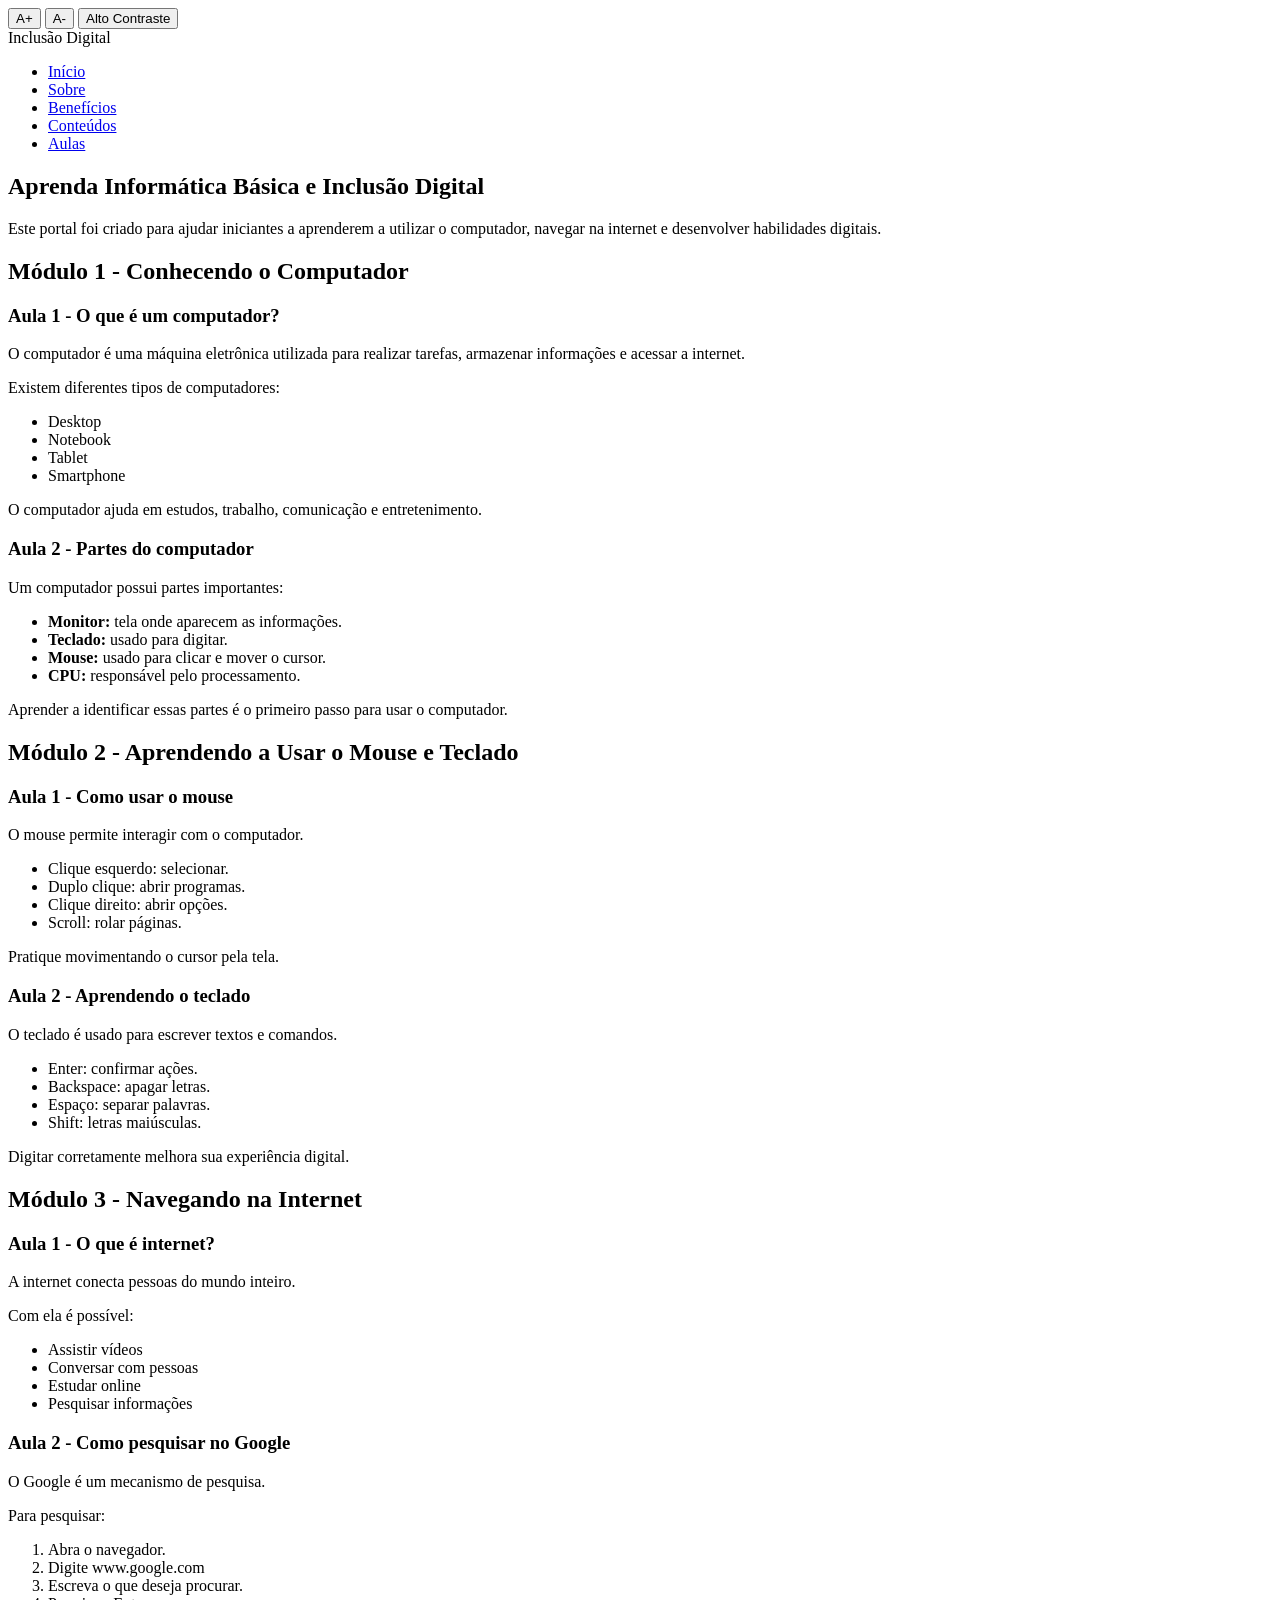
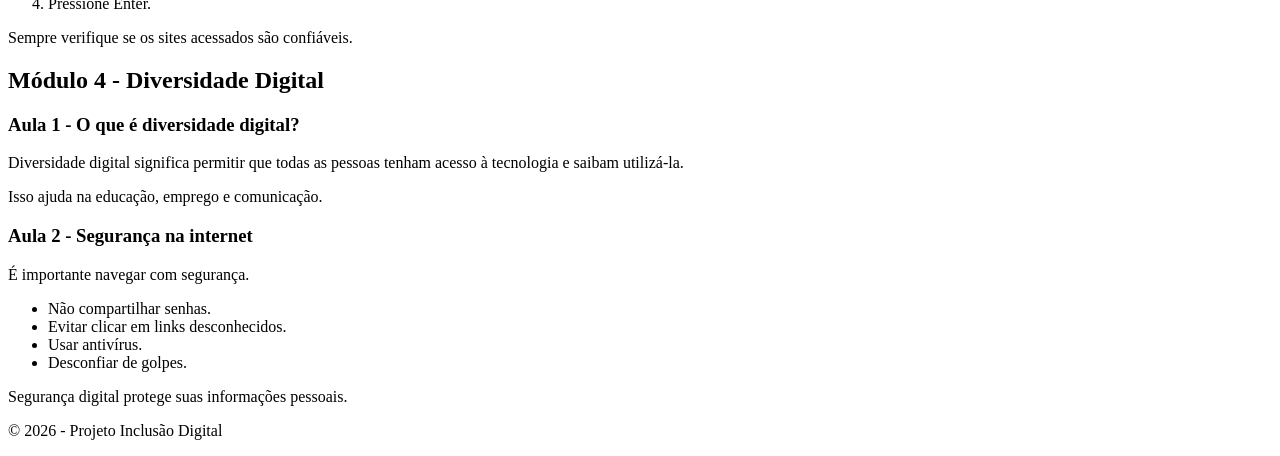
==== commit e279513e: "colocar a logo" ====
--- a/aulas.html
+++ b/aulas.html
@@ -30,10 +30,10 @@
     <div class="logo">Inclusão Digital</div>
 
     <ul>
-        <li><a href="index.html">🏠 Início</a></li>
-        <li><a href="conteudos.html">Conteúdos</a></li>
+        <li><a href="index.html"> Início</a></li>
+         <li><a href="sobre.html">Sobre</a></li>
         <li><a href="beneficios.html">Benefícios</a></li>
-        <li><a href="sobre.html">Sobre</a></li>
+         <li><a href="conteudos.html">Conteúdos</a></li>
         <li><a href="aulas.html">Aulas</a></li>
     </ul>
 </nav>
